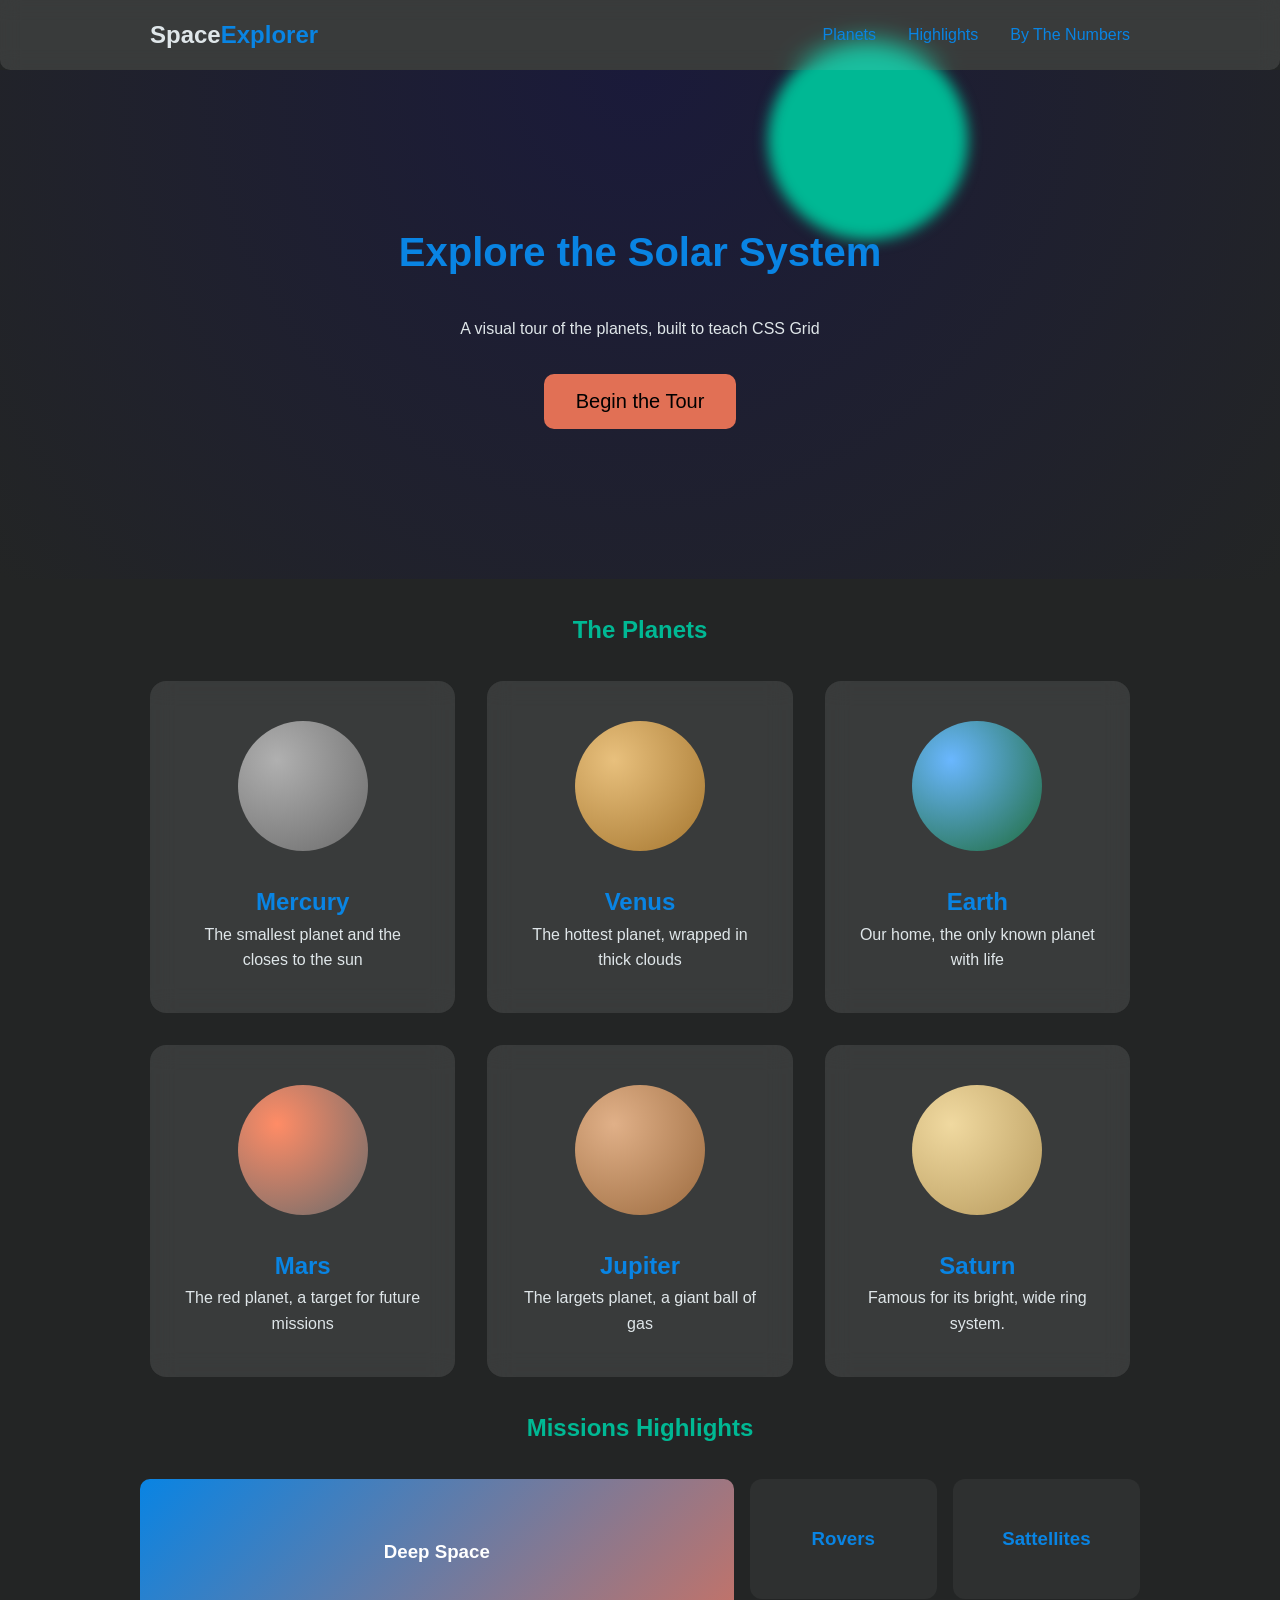
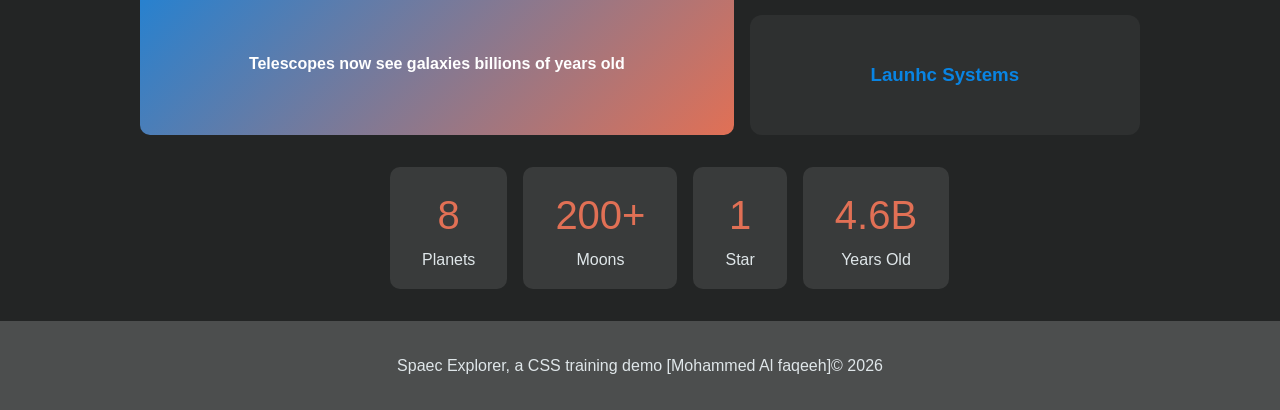
==== index.html @ 43c969b0 "finish spaceExplorer website" ====
<!DOCTYPE html>
<html lang="en">
<head>
    <meta charset="UTF-8">
    <meta name="viewport" content="width=device-width, initial-scale=1.0">
    <title>Space Explorer</title>
    <link rel="stylesheet" href="style.css">
</head>
<body>
    <header class="header-section">
        <h2>Space<span>Explorer</span></h2>
        <nav class="navigation">
            <ul>
                <li><a href="#Planets">Planets</a></li>
                <li><a href="#Highlights">Highlights</a></li>
                <li><a href="#ByTheNumbers">By The Numbers</a></li>
            </ul>
        </nav>
    </header>

    <!-- Main -->

    <main class="main-section">
        <!-- Hero -->
         <section class="hero">
            <div class="o"></div>
            <h1>Explore the Solar System</h1>
            <p>A visual tour of the planets, built to teach CSS Grid</p>
            <button>
                Begin the Tour
            </button>
         </section>

         <!-- Planets section -->

         <section class="planets">
            <h1>The Planets</h1>
            <div class="planets-cards">
                <div class="planet-card">
                    <div class="planet mercury"></div>
                    <h2>Mercury</h2>
                    <p>The smallest planet and the closes to the sun</p>
                </div>
                <div class="planet-card" >
                    <div class="planet venus"></div>
                    <h2>Venus</h2>
                    <p>The hottest planet, wrapped in thick clouds</p>
                </div>
                <div class="planet-card">
                    <div class="planet earth"></div>
                    <h2>Earth</h2>
                    <p>Our home, the only known planet with life</p>
                </div>
                <div class="planet-card ">
                    <div class="planet mars"></div>
                    <h2>Mars</h2>
                    <p>The red planet, a target for future missions</p>
                </div>
                <div class="planet-card">
                    <div class="planet jupiter"></div>
                    <h2>Jupiter</h2>
                    <p>The largets planet, a giant ball of gas</p>
                </div>
                <div class="planet-card">
                    <div class="planet saturn"></div>
                    <h2>Saturn</h2>
                    <p>Famous for its bright, wide ring system.</p>
                </div>
            </div>
         </section>

         <!-- Missions -->

         <section class="missions">
            <h1>Missions Highlights</h1>
            <div class="missions-conternar">
                <div class="miss m1">
                    <h3>Deep Space</h3>
                    <stronge>Telescopes now see galaxies billions of years old</stronge>
                </div>
                <div class="miss m2">
                    <h3>Rovers</h3>
                </div>
                <div class="miss m3">
                    <h3>Sattellites</h3>
                </div>
                <div class="miss m4">
                    <h3>Launhc Systems</h3>
                </div>
            </div>
         </section>

         <!-- Numbers section -->

         <section class="numbers">
            <div>
                <span>8</span>
                <p>Planets</p>
            </div>
            <div>
                <span>200+</span>
                <p>Moons</p>
            </div>
            <div>
                <span>1</span>
                <p>Star</p>
            </div>
            <div>
                <span>4.6B</span>
                <p>Years Old</p>
            </div>
         </section>
    </main>

    <!-- Footer section -->

    <footer class="footer-section">
        <p>Spaec Explorer, a CSS training demo [Mohammed Al faqeeh]</p>
        <p>&copy; 2026</p>
    </footer>
</body>
</html>
---- style.css ----
* {
    margin: 0;
    padding: 0;
    box-sizing: border-box;
}

body {
    font-family:'Lucida Sans', 'Lucida Sans Regular', 'Lucida Grande', 'Lucida Sans Unicode', Geneva, Verdana, sans-serif;
    background-color: var(--dark);
    color: var(--light);
    line-height: 1.6;
}

:root {
    --primary: #0984e3; 
    --secondary: #00b894; 
    --accent: #e17055; 
    --dark: #232525; 
    --light: #dfe6e9; 


    --p-1: 8px; 
    --p-2: 16px; 
    --p-3: 32px; 


    --p-4: 150px; 

    --m-1: 8px;
    --m-2: 16px;
    --m-3: 32px;

    
}

/* ======= Header ============ */

.header-section {
    display: flex;
    flex-direction: row;
    justify-content: space-between;
    padding: var(--p-2) var(--p-4);
    background-color: rgba(255, 255, 255, 0.1);
    position:sticky;
    top: 0;
    left: 0;
    backdrop-filter: blur(10px);
    border-radius: 0 0 10px 10px;
    align-items: center;
    z-index: 5;
}

.header-section span {
    color: var(--primary);
}

.navigation ul {
    display: flex;
    flex-direction: row;
    gap: var(--m-3);
    list-style: none;
}

.navigation a {
    text-decoration: none;
    color: var(--primary);
    transition: 0.6s ease;
    padding-bottom: 4px;
}

.navigation a:hover {
    color: var(--light);
    border-bottom: 1px solid;
}


/* ===========Key Frames ============= */

@keyframes float {
  0% {
    transform: translate(0, 0);
  }
  50% {
    transform: translate(50px, 200px); 
  }
  80% {
    transform: translate(20px, 30px);  
  }
  100% {
    transform: translate(0, 0);       
  }
}

@keyframes fadeInUp {
  from {
    opacity: 0;
    transform: translateY(20px);
  }
  to {
    opacity: 1;
    transform: translateY(0);
  }
}


@keyframes spin {
  from {
    transform: rotate(0deg);
  }
  to {
    transform: rotate(360deg);
  }
}


/* ========= Hero ========= */



.hero {
    display: flex;
    justify-content: center;
    align-items: center;
    flex-direction: column;
    gap: var(--p-3);
    padding: var(--p-4);
    overflow: hidden;
    background: radial-gradient(circle at top, #1a1a3a, var(--dark));
}

.hero h1 {
    color: var(--primary);
    font-size: 40px;
    z-index: 4;
}

.hero button {
    padding: var(--p-2) var(--p-3);
    background-color: var(--accent);
    border: none;
    border-radius: 10px;
    font-size: 20px;
    transition: 0.7s;
}

.hero button:hover {
    background-color: var(--dark);
    color: var(--accent);
    border: 1px solid var(--accent);
    box-shadow: 0 5px 7px var(--accent);
}

.o {
    position: absolute;
    top: 40px;
    left: 60%;
    width: 200px;
    height: 200px;
    border-radius: 50%;
    background-color: var(--secondary);
    filter: blur(7px);
    animation: float 5s ease-in-out infinite;

}


/* ============= Planets section ============= */



.planets {
  padding: var(--p-3) var(--p-4);
  
}

.planets h1 {
  text-align: center;
  padding-bottom: var(--p-3);
}
.planets h1 {
  color: var(--secondary);
}

.planets-cards {
  display: grid;
  grid-template-columns: repeat(auto-fit, minmax(300px, 1fr));
  grid-column: auto;
  gap: var(--p-3);
  
}

.planets-cards:hover {
    transform: translateY(-9px);
    cursor: pointer;
}
.planet-card {
  text-align: center;
  padding: 40px var(--p-3) ;
  border-radius: 16px;
  background: rgba(255, 255, 255, 0.1);
  backdrop-filter: blur(12px) ;
  transition: 0.4s ease;
}

.planet-card h2 {
  color: var(--primary);
  padding-top: var(--p-3);
}

.planet-card:hover {
  border: 1px solid var(--primary) ;
  box-shadow: 0 3px 5px var(--primary);

}


.planet {
  width: 130px;
  height: 130px;
  border-radius: 50%;
  margin: 0 auto;
  animation: spin 9s linear infinite;
}


.mercury {
  background: radial-gradient(circle at 30% 30%, #b0b0b0, #6b6b6b);
}
.venus {
  background: radial-gradient(circle at 30% 30%, #e8c07d, #a5762f);
}
.earth {
  background: radial-gradient(circle at 30% 30%, #6ab7ff, #1e6b3a);
}
.mars {
  background: radial-gradient(circle at 30% 30%, #ff8c66, #6b6b6b);
}
.jupiter {
  background: radial-gradient(circle at 30% 30%, #e0b088, #9c6b3f);
}
.saturn {
  background: radial-gradient(circle at 30% 30%, #f0d9a0, #b89b5e);
}


/* ========= Missions ============== */



.missions h1 {
  text-align: center;
  color: var(--secondary);
  padding-bottom: var(--p-3);
}

.missions-conternar {
  display: grid;
  grid-template-columns: repeat(5, 1fr);
  grid-auto-rows: 120px;
  gap: var(--p-2);
  max-width: 1000px;
  margin: 0 auto;
  
}


.miss {
  
  background-color: rgba(255, 255, 255, 0.05);
  border-radius: 12px;
  display: grid; 
  place-items: center; 
  padding: var(--p-2);
  font-weight: 600;
  color: var(--primary);
  transition: background-color 0.3s;
}

.m1{
  grid-column: 1/4;
  grid-row: 1/3;
  background: linear-gradient(135deg, var(--primary), var(--accent));
  color: #fff;
  text-align: center; 
  align-items: center;
  justify-content: center;
  border-radius: 10px;

}

.miss:hover {
  background-color: rgba(92, 157, 231, 0.25);
}

.m4 {
  grid-column: 4/6;
}


/* ========== Numbers ============ */

.numbers {
  padding: var(--p-3) var(--p-4);
  display: grid;
  grid-template-columns: repeat(4, 1fr);
  gap: var(--p-2);
  max-width: 800px;
  margin: 0 auto;
  text-align: center;
}

.numbers span {
  font-weight: 300;
  font-size: 40px;
  color: var(--accent);

}

.numbers div {
  background-color: rgba(255, 255, 255, 0.1);
  padding: var(--p-2) var(--p-3);
  border-radius: 10px;
  transition: 0.7s;
}

.numbers div:hover {
  background-color: var(--secondary);
  color: white;
}
/* ============ Footer ============ */



.footer-section {
  display: flex;
  flex-direction: row;
  justify-content: center;
  text-align: center;
  padding: var(--p-3) var(--p-4);
  background-color: rgba(255, 255, 255, 0.187);
}
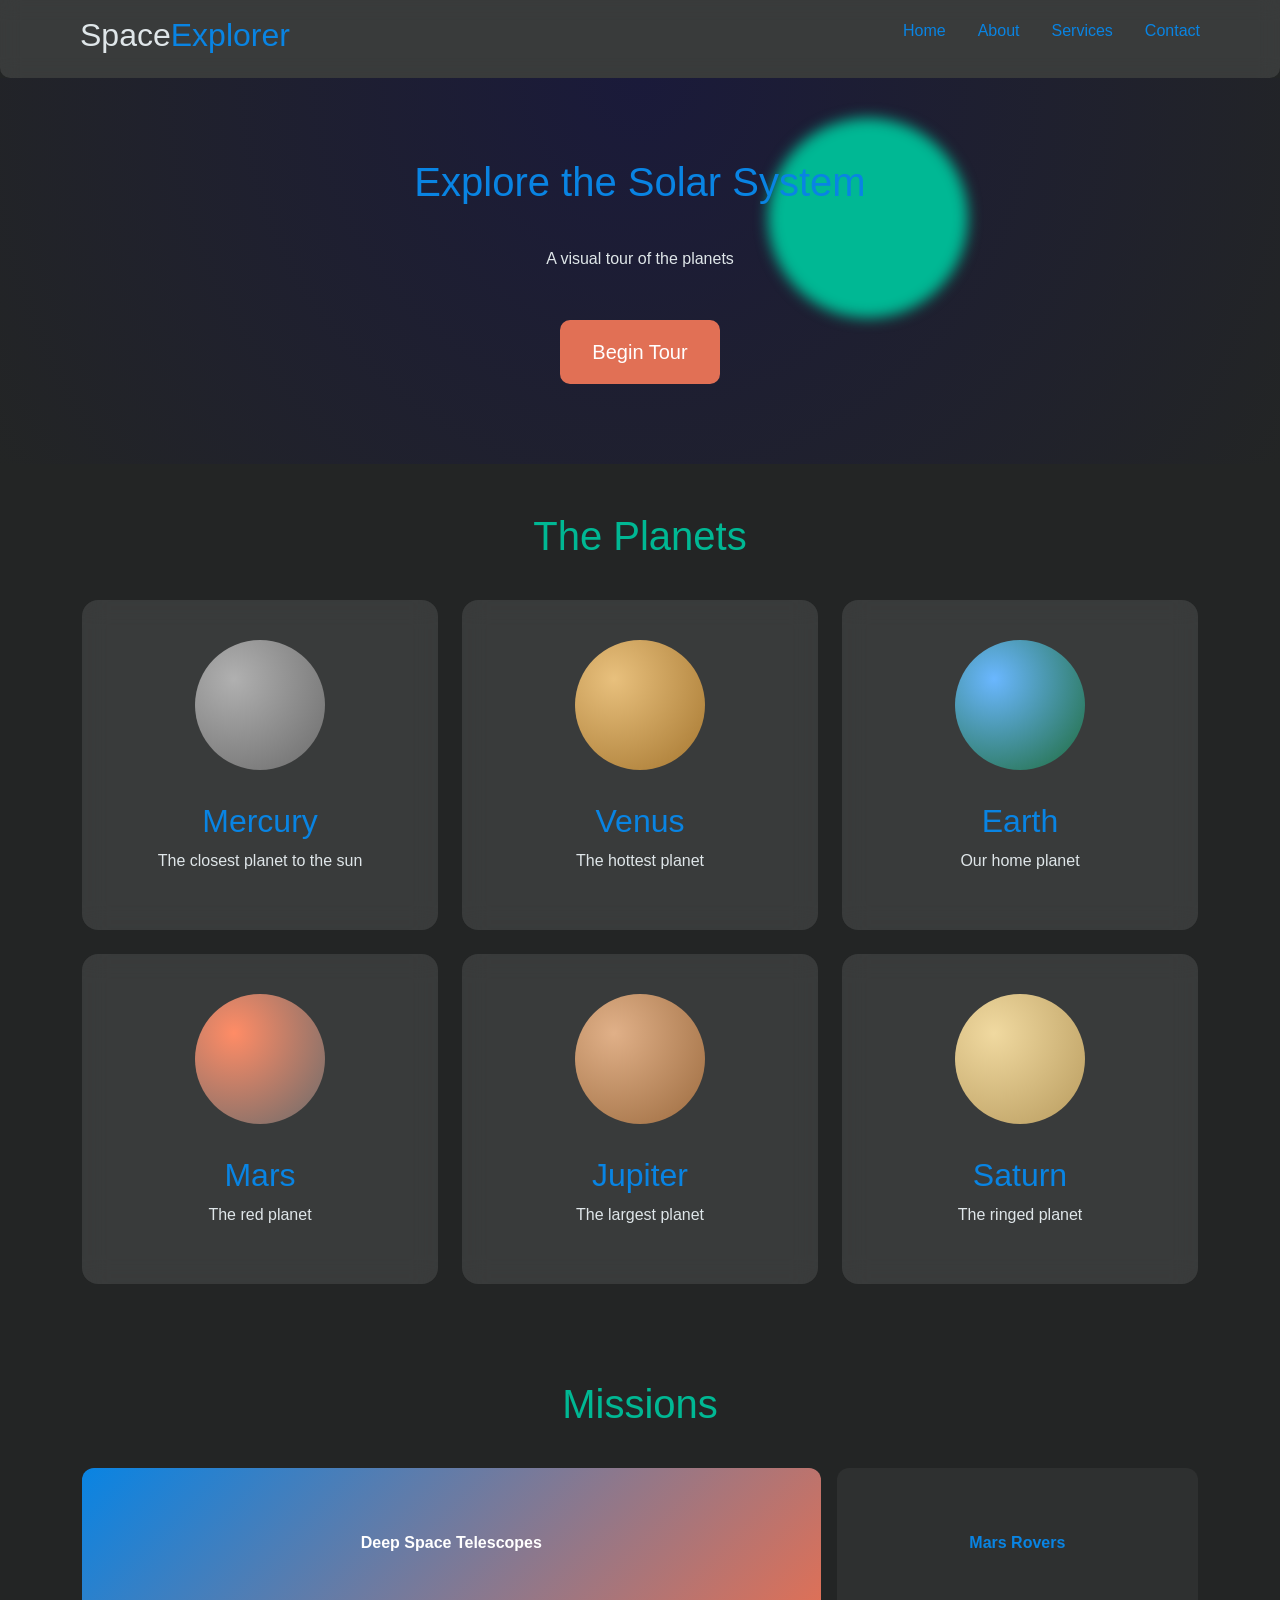
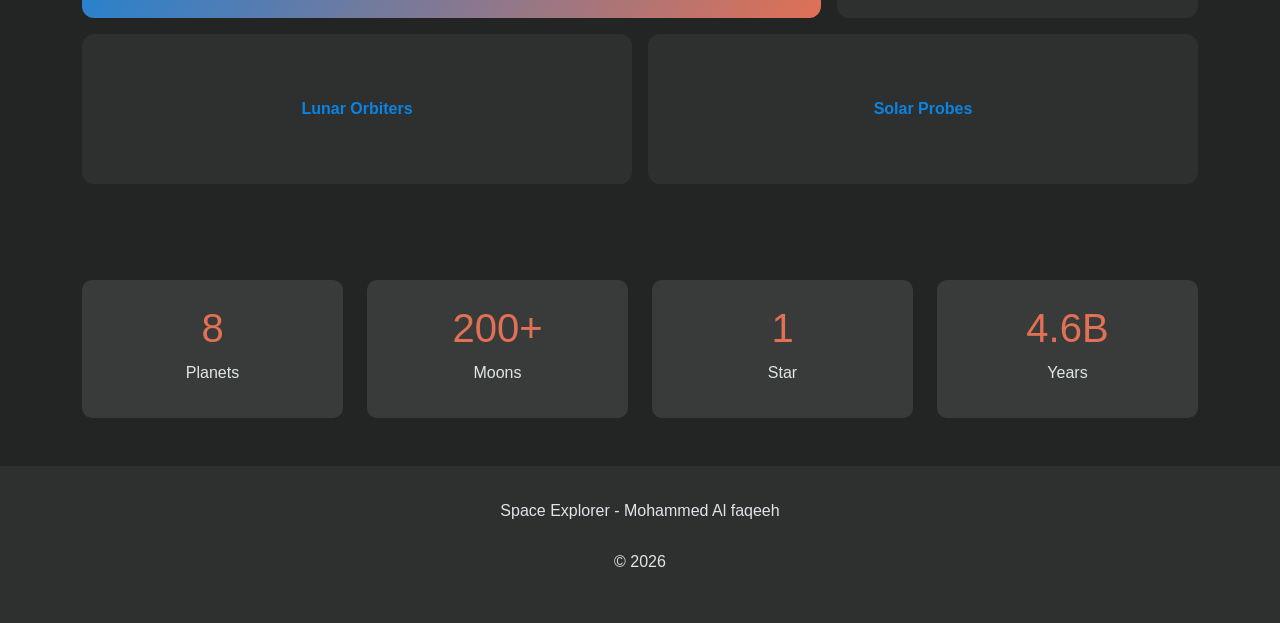
==== commit 84eac5ea: "add bootstrap to the websit" ====
--- a/index.html
+++ b/index.html
@@ -4,119 +4,150 @@
     <meta charset="UTF-8">
     <meta name="viewport" content="width=device-width, initial-scale=1.0">
     <title>Space Explorer</title>
+    <link href="https://cdn.jsdelivr.net/npm/bootstrap@5.3.3/dist/css/bootstrap.min.css" rel="stylesheet">
     <link rel="stylesheet" href="style.css">
 </head>
 <body>
+
+    <!-- ======= Header ============ -->
     <header class="header-section">
         <h2>Space<span>Explorer</span></h2>
         <nav class="navigation">
             <ul>
-                <li><a href="#Planets">Planets</a></li>
-                <li><a href="#Highlights">Highlights</a></li>
-                <li><a href="#ByTheNumbers">By The Numbers</a></li>
+                <li><a href="#">Home</a></li>
+                <li><a href="#">About</a></li>
+                <li><a href="#">Services</a></li>
+                <li><a href="#">Contact</a></li>
             </ul>
         </nav>
     </header>
 
-    <!-- Main -->
 
-    <main class="main-section">
-        <!-- Hero -->
-         <section class="hero">
-            <div class="o"></div>
-            <h1>Explore the Solar System</h1>
-            <p>A visual tour of the planets, built to teach CSS Grid</p>
-            <button>
-                Begin the Tour
-            </button>
-         </section>
+    <!-- ========= Hero ========= -->
+    <section class="hero">
+        <div class="o"></div>
+        <h1>Explore the Solar System</h1>
+        <p>A visual tour of the planets</p>
+        <button>Begin Tour</button>
+    </section>
 
-         <!-- Planets section -->
 
-         <section class="planets">
-            <h1>The Planets</h1>
-            <div class="planets-cards">
-                <div class="planet-card">
+    <!-- ============= Planets section ============= -->
+    <section class="planets container py-5">
+        <h1>The Planets</h1>
+        <!-- استخدمنا row و col الخاصة بـ Bootstrap لتنظيم البطاقات وتجاوبها تلقائياً -->
+        <div class="row g-4 planets-cards">
+            <div class="col-12 col-md-6 col-lg-4">
+                <div class="planet-card h-100">
                     <div class="planet mercury"></div>
                     <h2>Mercury</h2>
-                    <p>The smallest planet and the closes to the sun</p>
+                    <p>The closest planet to the sun</p>
                 </div>
-                <div class="planet-card" >
+            </div>
+            <div class="col-12 col-md-6 col-lg-4">
+                <div class="planet-card h-100">
                     <div class="planet venus"></div>
                     <h2>Venus</h2>
-                    <p>The hottest planet, wrapped in thick clouds</p>
+                    <p>The hottest planet</p>
                 </div>
-                <div class="planet-card">
+            </div>
+            <div class="col-12 col-md-6 col-lg-4">
+                <div class="planet-card h-100">
                     <div class="planet earth"></div>
                     <h2>Earth</h2>
-                    <p>Our home, the only known planet with life</p>
+                    <p>Our home planet</p>
                 </div>
-                <div class="planet-card ">
+            </div>
+            <div class="col-12 col-md-6 col-lg-4">
+                <div class="planet-card h-100">
                     <div class="planet mars"></div>
                     <h2>Mars</h2>
-                    <p>The red planet, a target for future missions</p>
+                    <p>The red planet</p>
                 </div>
-                <div class="planet-card">
+            </div>
+            <div class="col-12 col-md-6 col-lg-4">
+                <div class="planet-card h-100">
                     <div class="planet jupiter"></div>
                     <h2>Jupiter</h2>
-                    <p>The largets planet, a giant ball of gas</p>
+                    <p>The largest planet</p>
                 </div>
-                <div class="planet-card">
+            </div>
+            <div class="col-12 col-md-6 col-lg-4">
+                <div class="planet-card h-100">
                     <div class="planet saturn"></div>
                     <h2>Saturn</h2>
-                    <p>Famous for its bright, wide ring system.</p>
+                    <p>The ringed planet</p>
                 </div>
             </div>
-         </section>
+        </div>
+    </section>
 
-         <!-- Missions -->
 
-         <section class="missions">
-            <h1>Missions Highlights</h1>
-            <div class="missions-conternar">
-                <div class="miss m1">
-                    <h3>Deep Space</h3>
-                    <stronge>Telescopes now see galaxies billions of years old</stronge>
-                </div>
-                <div class="miss m2">
-                    <h3>Rovers</h3>
-                </div>
-                <div class="miss m3">
-                    <h3>Sattellites</h3>
-                </div>
-                <div class="miss m4">
-                    <h3>Launhc Systems</h3>
+    <!-- ========= Missions ============== -->
+    <section class="missions container py-5">
+        <h1>Missions</h1>
+        <div class="row g-3 missions-conternar">
+            <div class="col-12 col-lg-8">
+                <div class="miss m1 h-100">
+                    Deep Space Telescopes
                 </div>
             </div>
-         </section>
+            <div class="col-12 col-md-6 col-lg-4">
+                <div class="miss h-100">
+                    Mars Rovers
+                </div>
+            </div>
+            <div class="col-12 col-md-6 col-lg-6">
+                <div class="miss h-100">
+                    Lunar Orbiters
+                </div>
+            </div>
+            <div class="col-12 col-lg-6">
+                <div class="miss h-100">
+                    Solar Probes
+                </div>
+            </div>
+        </div>
+    </section>
 
-         <!-- Numbers section -->
 
-         <section class="numbers">
-            <div>
-                <span>8</span>
-                <p>Planets</p>
+    <!-- ========== Numbers ============ -->
+    <section class="numbers container py-5">
+        <div class="row g-4 text-center">
+            <div class="col-6 col-md-3">
+                <div>
+                    <span>8</span>
+                    <p>Planets</p>
+                </div>
             </div>
-            <div>
-                <span>200+</span>
-                <p>Moons</p>
+            <div class="col-6 col-md-3">
+                <div>
+                    <span>200+</span>
+                    <p>Moons</p>
+                </div>
             </div>
-            <div>
-                <span>1</span>
-                <p>Star</p>
+            <div class="col-6 col-md-3">
+                <div>
+                    <span>1</span>
+                    <p>Star</p>
+                </div>
             </div>
-            <div>
-                <span>4.6B</span>
-                <p>Years Old</p>
+            <div class="col-6 col-md-3">
+                <div>
+                    <span>4.6B</span>
+                    <p>Years</p>
+                </div>
             </div>
-         </section>
-    </main>
+        </div>
+    </section>
 
-    <!-- Footer section -->
 
+    <!-- ============ Footer ============ -->
     <footer class="footer-section">
-        <p>Spaec Explorer, a CSS training demo [Mohammed Al faqeeh]</p>
+        <p>Space Explorer - Mohammed Al faqeeh</p>
         <p>&copy; 2026</p>
     </footer>
+
+    <script src="https://cdn.jsdelivr.net/npm/bootstrap@5.3.3/dist/js/bootstrap.bundle.min.js"></script>
 </body>
 </html>
--- a/style.css
+++ b/style.css
@@ -5,10 +5,11 @@
 }
 
 body {
-    font-family:'Lucida Sans', 'Lucida Sans Regular', 'Lucida Grande', 'Lucida Sans Unicode', Geneva, Verdana, sans-serif;
+    font-family: 'Lucida Sans', 'Lucida Sans Regular', 'Lucida Grande', 'Lucida Sans Unicode', Geneva, Verdana, sans-serif;
     background-color: var(--dark);
     color: var(--light);
     line-height: 1.6;
+    overflow-x: hidden;
 }
 
 :root {
@@ -18,19 +19,14 @@
     --dark: #232525; 
     --light: #dfe6e9; 
 
-
     --p-1: 8px; 
     --p-2: 16px; 
     --p-3: 32px; 
-
-
-    --p-4: 150px; 
+    --p-4: 80px; 
 
     --m-1: 8px;
     --m-2: 16px;
     --m-3: 32px;
-
-    
 }
 
 /* ======= Header ============ */
@@ -41,13 +37,14 @@
     justify-content: space-between;
     padding: var(--p-2) var(--p-4);
     background-color: rgba(255, 255, 255, 0.1);
-    position:sticky;
+    position: sticky;
     top: 0;
     left: 0;
     backdrop-filter: blur(10px);
+    -webkit-backdrop-filter: blur(10px);
     border-radius: 0 0 10px 10px;
     align-items: center;
-    z-index: 5;
+    z-index: 100;
 }
 
 .header-section span {
@@ -74,17 +71,17 @@
 }
 
 
-/* ===========Key Frames ============= */
+/* =========== Key Frames ============= */
 
 @keyframes float {
   0% {
     transform: translate(0, 0);
   }
   50% {
-    transform: translate(50px, 200px); 
+    transform: translate(30px, 100px); 
   }
   80% {
-    transform: translate(20px, 30px);  
+    transform: translate(15px, 20px);  
   }
   100% {
     transform: translate(0, 0);       
@@ -102,7 +99,6 @@
   }
 }
 
-
 @keyframes spin {
   from {
     transform: rotate(0deg);
@@ -114,8 +110,6 @@
 
 
 /* ========= Hero ========= */
-
-
 
 .hero {
     display: flex;
@@ -126,12 +120,20 @@
     padding: var(--p-4);
     overflow: hidden;
     background: radial-gradient(circle at top, #1a1a3a, var(--dark));
+    position: relative;
+    text-align: center;
 }
 
 .hero h1 {
     color: var(--primary);
     font-size: 40px;
-    z-index: 4;
+    z-index: 2;
+    position: relative;
+}
+
+.hero p {
+    z-index: 2;
+    position: relative;
 }
 
 .hero button {
@@ -141,6 +143,10 @@
     border-radius: 10px;
     font-size: 20px;
     transition: 0.7s;
+    z-index: 2;
+    position: relative;
+    cursor: pointer;
+    color: white;
 }
 
 .hero button:hover {
@@ -159,46 +165,26 @@
     border-radius: 50%;
     background-color: var(--secondary);
     filter: blur(7px);
+    z-index: 1;
     animation: float 5s ease-in-out infinite;
-
 }
 
 
 /* ============= Planets section ============= */
 
-
-
-.planets {
-  padding: var(--p-3) var(--p-4);
-  
-}
-
 .planets h1 {
   text-align: center;
   padding-bottom: var(--p-3);
-}
-.planets h1 {
   color: var(--secondary);
 }
 
-.planets-cards {
-  display: grid;
-  grid-template-columns: repeat(auto-fit, minmax(300px, 1fr));
-  grid-column: auto;
-  gap: var(--p-3);
-  
-}
-
-.planets-cards:hover {
-    transform: translateY(-9px);
-    cursor: pointer;
-}
 .planet-card {
   text-align: center;
-  padding: 40px var(--p-3) ;
+  padding: 40px var(--p-3);
   border-radius: 16px;
   background: rgba(255, 255, 255, 0.1);
-  backdrop-filter: blur(12px) ;
+  backdrop-filter: blur(12px);
+  -webkit-backdrop-filter: blur(12px);
   transition: 0.4s ease;
 }
 
@@ -208,11 +194,11 @@
 }
 
 .planet-card:hover {
-  border: 1px solid var(--primary) ;
-  box-shadow: 0 3px 5px var(--primary);
-
-}
-
+  transform: translateY(-9px);
+  border: 1px solid var(--primary);
+  box-shadow: 0 5px 15px rgba(9, 132, 227, 0.3);
+  cursor: pointer;
+}
 
 .planet {
   width: 130px;
@@ -222,30 +208,27 @@
   animation: spin 9s linear infinite;
 }
 
-
-.mercury {
-  background: radial-gradient(circle at 30% 30%, #b0b0b0, #6b6b6b);
-}
-.venus {
-  background: radial-gradient(circle at 30% 30%, #e8c07d, #a5762f);
-}
-.earth {
-  background: radial-gradient(circle at 30% 30%, #6ab7ff, #1e6b3a);
-}
-.mars {
-  background: radial-gradient(circle at 30% 30%, #ff8c66, #6b6b6b);
-}
-.jupiter {
-  background: radial-gradient(circle at 30% 30%, #e0b088, #9c6b3f);
-}
-.saturn {
-  background: radial-gradient(circle at 30% 30%, #f0d9a0, #b89b5e);
+.mercury { 
+  background: radial-gradient(circle at 30% 30%, #b0b0b0, #6b6b6b); 
+}
+.venus { 
+  background: radial-gradient(circle at 30% 30%, #e8c07d, #a5762f); 
+}
+.earth { 
+  background: radial-gradient(circle at 30% 30%, #6ab7ff, #1e6b3a); 
+}
+.mars { 
+  background: radial-gradient(circle at 30% 30%, #ff8c66, #6b6b6b); 
+}
+.jupiter { 
+  background: radial-gradient(circle at 30% 30%, #e0b088, #9c6b3f); 
+}
+.saturn { 
+  background: radial-gradient(circle at 30% 30%, #f0d9a0, #b89b5e); 
 }
 
 
 /* ========= Missions ============== */
-
-
 
 .missions h1 {
   text-align: center;
@@ -253,89 +236,80 @@
   padding-bottom: var(--p-3);
 }
 
-.missions-conternar {
-  display: grid;
-  grid-template-columns: repeat(5, 1fr);
-  grid-auto-rows: 120px;
-  gap: var(--p-2);
-  max-width: 1000px;
-  margin: 0 auto;
-  
-}
-
-
 .miss {
-  
   background-color: rgba(255, 255, 255, 0.05);
   border-radius: 12px;
-  display: grid; 
-  place-items: center; 
-  padding: var(--p-2);
+  display: flex;
+  flex-direction: column;
+  justify-content: center;
+  align-items: center;
+  text-align: center;
+  padding: var(--p-3);
   font-weight: 600;
   color: var(--primary);
   transition: background-color 0.3s;
-}
-
-.m1{
-  grid-column: 1/4;
-  grid-row: 1/3;
+  min-height: 150px;
+}
+
+.m1 {
   background: linear-gradient(135deg, var(--primary), var(--accent));
   color: #fff;
-  text-align: center; 
-  align-items: center;
-  justify-content: center;
-  border-radius: 10px;
-
 }
 
 .miss:hover {
   background-color: rgba(92, 157, 231, 0.25);
 }
 
-.m4 {
-  grid-column: 4/6;
-}
-
 
 /* ========== Numbers ============ */
-
-.numbers {
-  padding: var(--p-3) var(--p-4);
-  display: grid;
-  grid-template-columns: repeat(4, 1fr);
-  gap: var(--p-2);
-  max-width: 800px;
-  margin: 0 auto;
-  text-align: center;
-}
 
 .numbers span {
   font-weight: 300;
   font-size: 40px;
   color: var(--accent);
-
-}
-
-.numbers div {
+  display: block;
+}
+
+.numbers div div div {
   background-color: rgba(255, 255, 255, 0.1);
   padding: var(--p-2) var(--p-3);
   border-radius: 10px;
   transition: 0.7s;
 }
 
-.numbers div:hover {
+.numbers div div div:hover {
   background-color: var(--secondary);
   color: white;
 }
+
+.numbers div div:hover span {
+  color: white;
+}
+
+
 /* ============ Footer ============ */
-
-
 
 .footer-section {
   display: flex;
-  flex-direction: row;
+  flex-direction: column;
+  gap: 10px;
   justify-content: center;
+  align-items: center;
   text-align: center;
   padding: var(--p-3) var(--p-4);
-  background-color: rgba(255, 255, 255, 0.187);
+  background-color: rgba(255, 255, 255, 0.05);
+}
+
+
+
+@media (max-width: 768px) {
+  .header-section {
+    padding: var(--p-2);
+    flex-direction: column;
+    gap: 15px;
+  }
+
+  .hero h1 {
+    font-size: 28px;
+  }
 }
